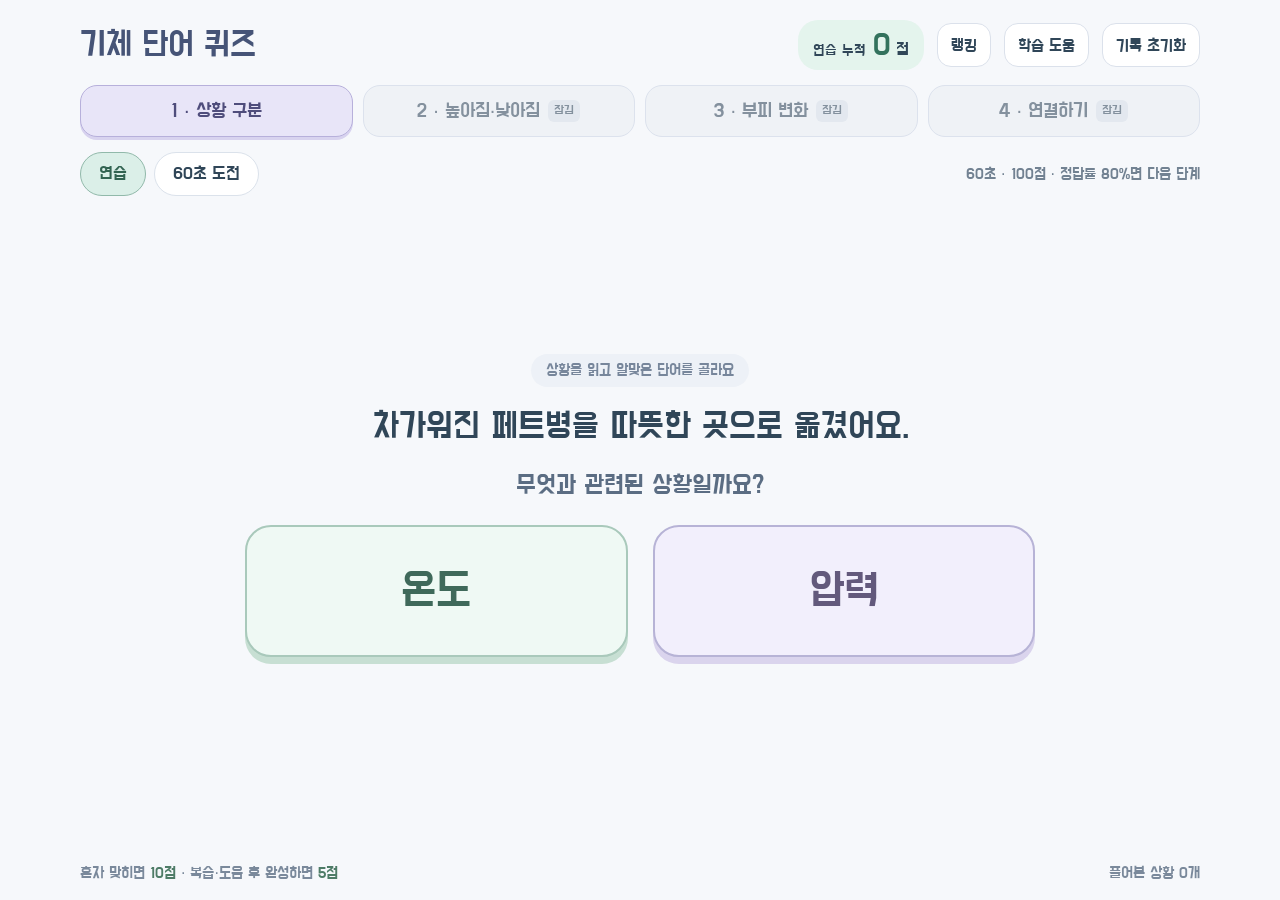
==== index.html @ f9bd7246 "Add staged practice challenges, Firebase leaderboards, and Do Hyeon card UI" ====
<!doctype html>
<html lang="ko"><head><meta charset="UTF-8"><meta name="viewport" content="width=device-width,initial-scale=1,viewport-fit=cover"><meta name="theme-color" content="#f6f8fb"><meta name="description" content="초등 4학년 온도·압력과 기체의 부피. 단어 카드로 연습하고 60초 도전에 성공해 다음 단계를 열어요."><title>기체 단어 퀴즈</title><link rel="icon" href="data:,"><link rel="stylesheet" href="./cards.css"><link rel="stylesheet" href="./cute.css"></head><body><main id="app"></main><div id="status" role="status" aria-live="polite" class="sr-only"></div><script type="module" src="./trainer.js"></script></body></html>
---- cards.css ----
:root{font-family:"Malgun Gothic","Apple SD Gothic Neo",system-ui,sans-serif;color:#243a48;background:#f5f8fb;font-synthesis:none}*{box-sizing:border-box}body{margin:0;overflow:hidden}button,input{font:inherit}button{cursor:pointer;color:inherit;touch-action:manipulation;-webkit-tap-highlight-color:transparent}button:disabled{cursor:default}button:focus-visible,input:focus-visible{outline:4px solid #507db6;outline-offset:4px}[hidden]{display:none!important}#app{height:100dvh;min-height:440px;width:min(1180px,100%);margin:auto;padding:25px 36px 18px;display:flex;flex-direction:column;gap:20px}.header{display:flex;align-items:center;gap:15px;flex:none}.title{font-size:23px;font-weight:900;letter-spacing:-.8px}.score{margin-left:auto;display:flex;align-items:baseline;gap:9px;font-weight:800}.score strong{font-size:36px;font-variant-numeric:tabular-nums;letter-spacing:-1.5px;color:#34665b}.score span{font-size:17px}.small-button{border:1px solid #cfdbe4;border-radius:11px;background:#fff;padding:9px 13px;font-size:16px;min-height:44px;font-weight:750}.modes{display:grid;grid-template-columns:repeat(4,1fr);gap:9px;flex:none}.mode{min-height:52px;padding:10px;border:1px solid #cbd8e2;border-radius:12px;background:#fff;font-size:19px;font-weight:850}.mode.active{background:#324f63;color:white;border-color:#324f63}.mode:disabled:not(.active){opacity:.65}.question-area{display:flex;flex:1;min-height:0;flex-direction:column;justify-content:center;align-items:center;gap:20px;text-align:center}.context{font-size:16px;font-weight:750;color:#69808d}.scenario{font-size:clamp(25px,2.65vw,34px);font-weight:850;line-height:1.5;letter-spacing:-.7px;max-width:1000px;word-break:keep-all}.prompt{font-size:25px;color:#476475;font-weight:750;line-height:1.4}.chain{display:flex;justify-content:center;align-items:center;flex-wrap:wrap;gap:9px;min-height:45px;font-size:22px;font-weight:850}.blank{min-width:105px;padding:7px 12px;border-bottom:2px solid #b4c6d4;color:#869eac}.blank.filled{color:#2f6d52;border-color:#89b6a0}.blank.current{color:#355b91;border-color:#638ec6}.answers{display:grid;grid-template-columns:1fr 1fr;gap:22px;width:min(740px,95%);margin-top:4px}.answer{min-height:132px;background:white;border:2px solid #b4c9d9;border-radius:18px;font-size:clamp(30px,3.4vw,43px);font-weight:950;padding:20px;box-shadow:0 5px 0 #d5e0e9;transition:background .12s,border-color .12s}.answer:not(:disabled):hover{background:#edf5fc;border-color:#668faf}.answer.correct{background:#e1f1e7;border-color:#64a17d;box-shadow:0 5px 0 #bfd9c9;color:#2b6649}.feedback{min-height:32px;font-size:22px;font-weight:850;color:#387154;line-height:1.4}.footer{display:flex;align-items:center;justify-content:space-between;gap:14px;flex:none;font-size:16px;color:#667e8b;line-height:1.5}.footer b{color:#426b62}.sr-only{position:fixed;left:0;top:0;width:1px;height:1px;overflow:hidden;clip-path:inset(50%)}.backdrop{position:fixed;inset:0;background:#243c5266;display:flex;align-items:center;justify-content:center;padding:20px;z-index:20}.dialog{background:#fff;max-width:730px;width:100%;max-height:calc(100dvh - 40px);overflow:auto;border-radius:23px;padding:29px 33px;box-shadow:0 15px 60px #18344933}.dialog h2{font-size:28px;margin:0 0 17px;letter-spacing:-.8px}.dialog p{font-size:20px;line-height:1.65;margin:0;color:#46616e;word-break:keep-all}.review-scenario{font-weight:800;color:#2e4e5e!important;margin-bottom:16px!important}.explanation{padding:17px 20px;border-radius:14px;background:#edf4e8;margin:16px 0}.explanation strong{display:block;color:#315e4d;font-size:24px;line-height:1.5;margin-top:9px}.review-prompt{font-size:24px!important;font-weight:850;margin-top:18px!important}.review-answers{display:grid;grid-template-columns:1fr 1fr;gap:15px;margin-top:17px}.review-answer{min-height:67px;background:white;border:2px solid #b4c9d4;border-radius:13px;font-size:29px;font-weight:900;padding:12px}.review-answer:hover{background:#f0f6eb}.review-answer.wrong{background:#fff0e4;border-color:#c99d7e}.review-note{font-size:16px!important;margin-top:14px!important;color:#6a7f88!important;min-height:27px}.dialog-actions{display:flex;justify-content:flex-end;gap:12px;margin-top:22px}.primary{border:0;border-radius:12px;background:#34566d;color:white;font-size:19px;font-weight:850;padding:12px 22px;min-height:50px}.primary:disabled{background:#b7c6d0;color:#edf2f5}.dialog input{width:100%;font-size:22px;padding:13px;border:2px solid #b5c6d2;border-radius:10px;margin-top:12px}.dialog label{font-size:18px;line-height:1.6;display:block;margin-top:18px;font-weight:800}.relations{display:grid;grid-template-columns:1fr 1fr;gap:10px;margin-top:17px}.relations p{background:#f0f5f8;border-radius:12px;padding:12px 15px;font-size:19px}.relations strong{color:#2c6750}.subtle{font-size:16px!important;margin-top:15px!important}.storage-warning{color:#98602f!important}@media(max-height:700px){#app{padding:18px 28px 13px;gap:15px}.question-area{gap:16px}.answer{min-height:112px;padding:16px}.scenario{font-size:28px}.prompt{font-size:23px}.chain{font-size:20px}.mode{min-height:48px;font-size:18px}.header .title{font-size:22px}.score strong{font-size:32px}.feedback{font-size:20px;min-height:28px}.footer{font-size:15px}}@media(max-height:570px) and (min-width:750px){#app{padding:12px 24px 10px;gap:10px}.small-button{min-height:39px;font-size:15px;padding:7px 11px}.mode{min-height:43px;font-size:17px;padding:8px}.question-area{gap:11px}.scenario{font-size:25px;line-height:1.4}.prompt{font-size:21px}.answer{min-height:88px;padding:12px;font-size:33px;border-radius:14px}.answers{gap:18px}.chain{font-size:18px;min-height:36px}.blank{padding:4px 10px}.context{font-size:14px}.footer{font-size:14px}.feedback{font-size:19px;min-height:27px}.dialog{padding:22px 29px}.dialog h2{font-size:25px;margin-bottom:12px}.dialog p{font-size:18px}.explanation{padding:12px 16px;margin:12px 0}.explanation strong{font-size:22px;margin-top:7px}.review-prompt{font-size:22px!important;margin-top:13px!important}.review-answer{min-height:54px;font-size:26px;padding:10px}.review-answers{margin-top:12px}.review-note{font-size:15px!important;margin-top:10px!important}}@media(max-width:650px){#app{padding:16px;gap:13px}.header{gap:9px;flex-wrap:wrap}.title{font-size:21px}.score strong{font-size:30px}.score span{font-size:15px}.small-button{font-size:14px;padding:8px 10px}.modes{gap:6px}.mode{font-size:16px;padding:9px 5px;min-height:47px}.question-area{gap:18px}.scenario{font-size:25px}.prompt{font-size:22px}.answers{width:100%;gap:13px}.answer{min-height:112px;font-size:31px;padding:15px}.chain{font-size:17px;gap:5px}.blank{min-width:76px;padding:6px}.footer{font-size:14px;align-items:flex-start;gap:12px}.footer span:first-child{max-width:58%}.dialog{padding:23px 20px}.dialog h2{font-size:25px}.dialog p{font-size:19px}.explanation{padding:14px}.explanation strong{font-size:22px}.review-answer{font-size:25px}.relations{grid-template-columns:1fr}.relations p{font-size:19px}}@media(prefers-reduced-motion:reduce){*{transition:none!important}}@media(max-height:439px){body{overflow:auto}#app{height:440px}}
---- cute.css ----
@font-face{font-family:QuizBody;src:url('./fonts/dohyeon.woff2') format('woff2');font-weight:100 900;font-display:swap}
@font-face{font-family:QuizTitle;src:url('./fonts/dohyeon.woff2') format('woff2');font-weight:400;font-display:swap}
:root{font-family:QuizBody,'Malgun Gothic',sans-serif;background:#f6f8fb;color:#304658;--mint:#e4f4ed;--purple:#eeebfb;--ink:#465477}
#app{width:min(1180px,100%);gap:15px;padding:20px 30px 15px}
h1,p{margin:0}.header{gap:13px}.title{font-family:QuizTitle,QuizBody,sans-serif;font-weight:400;font-size:34px;letter-spacing:0;color:#465477}.score{background:#e4f4ed;border-radius:20px;padding:5px 15px;gap:7px}.score small{font-size:15px;font-weight:500}.score strong{font-size:32px;color:#33725d}.small-button{border-color:#dbe1eb;border-radius:14px;font-weight:500;background:#fff;font-size:17px}
.modes{gap:10px}.mode{border:1px solid #dce2ed;border-radius:17px;font-size:20px;font-weight:500;min-height:52px;display:flex;gap:8px;align-items:center;justify-content:center}.mode.active{background:#e8e5f8;color:#4f4d7c;border-color:#b7b0db;box-shadow:0 3px 0 #d8d3ef}.mode:disabled:not(.active){background:#eff2f6;opacity:1;color:#84919e}.mode small{font-size:13px;padding:3px 6px;background:#e3e8ef;border-radius:6px}
.activity-bar{display:flex;align-items:center;gap:8px;flex:none}.activity{min-height:44px;padding:8px 18px;background:#fff;border:1px solid #dbe2eb;border-radius:30px;font-size:18px;font-weight:500;white-space:nowrap}.activity.active{background:#dbefe8;border-color:#91b9aa;color:#336452}.activity:disabled{opacity:.75}.unlock-note{margin-left:auto;font-size:16px;color:#728292;word-break:keep-all;text-align:right}
.question-area{gap:15px}.context{font-weight:500;color:#77869b;background:#edf1f7;border-radius:30px;padding:6px 15px;line-height:1.3}.scenario{font-size:clamp(27px,2.8vw,35px);line-height:1.45;font-weight:500;letter-spacing:0;max-width:1000px}.prompt{font-size:26px;font-weight:500;color:#5b6d83}.answers{width:min(790px,95%);gap:25px;margin-top:6px}.answer{border:2px solid #a9c9bb;background:#eff9f4;box-shadow:0 7px 0 #c7dfd3;min-height:132px;border-radius:26px;font-family:QuizTitle,QuizBody,sans-serif;font-weight:400;font-size:46px;color:#3f695a}.answer:nth-child(2){border-color:#b7b3d6;background:#f2effc;box-shadow:0 7px 0 #dad4ed;color:#63597c}.answer:not(:disabled):hover{background:#e2f4e9;border-color:#82ad98}.answer:nth-child(2):not(:disabled):hover{background:#e8e2f8;border-color:#a59bc4}.answer:not(:disabled):active{transform:translateY(4px);box-shadow:0 3px 0 #c7dfd3}.answer.correct{background:#cdeedb!important;border-color:#69a17d!important;color:#305c43!important;box-shadow:0 7px 0 #adcdb9!important}.feedback{font-family:QuizTitle,QuizBody,sans-serif;font-weight:400;font-size:27px;color:#3e7d61}.footer{font-size:16px;line-height:1.45;color:#7a899b}.footer b{font-weight:500;color:#4e7c67}.chain{font-weight:500;font-size:22px}.blank{border:1px dashed #c6cedf;border-radius:12px;background:#fff}.blank.current{background:#eeebfb;border-color:#b0a6d0;color:#605180}.blank.filled{background:#e4f4ec;border-style:solid;border-color:#a5c7b6}
.timer{font-size:25px;min-width:100px;text-align:center;font-variant-numeric:tabular-nums;background:#eae6f7;color:#625282;padding:8px 12px;border-radius:15px}.timer.urgent{background:#fce4e5;color:#a3485c}.lobby{gap:16px}.lobby-title{font-family:QuizTitle,QuizBody,sans-serif;font-size:52px;font-weight:400;color:#5d527f}.lobby-info{max-width:720px;word-break:keep-all;font-size:25px;line-height:1.65;color:#51677c}.lobby-info strong{font-weight:500;color:#42846b}.personal-best{font-size:20px;color:#718394;background:#fff;padding:11px 25px;border:1px solid #e0e5ed;border-radius:18px}.personal-best strong{font-size:25px;color:#695680;margin-left:13px;font-weight:500}.nickname{display:flex;align-items:center;justify-content:center;gap:12px;font-size:19px;color:#758298}.nickname strong{font-weight:500;color:#51687a}.lobby-note{font-size:17px;line-height:1.45;color:#78869b;word-break:keep-all;max-width:740px}.primary{background:#66779d;border-radius:16px;font-weight:500;min-height:52px;font-size:21px}.start-button{background:#66779d;padding:16px 46px;font-family:QuizTitle,QuizBody,sans-serif;font-size:31px;box-shadow:0 5px 0 #c8cfde;min-height:68px}.primary:hover:not(:disabled){background:#56678d}
.backdrop{background:#303f5f66;backdrop-filter:blur(4px)}.dialog{border:2px solid #e4e5f0;border-radius:29px;padding:27px 32px;box-shadow:0 18px 65px #29365333}.dialog h2{font-family:QuizTitle,QuizBody,sans-serif;font-size:34px;font-weight:400;letter-spacing:0;color:#5c527d}.dialog p{font-size:21px;color:#536b7c}.review-scenario{font-weight:500}.explanation{background:#edf5f0;border-radius:18px}.explanation strong{font-weight:500;color:#46775d;font-size:26px}.review-prompt{font-weight:500}.review-answer{font-family:QuizTitle,QuizBody,sans-serif;font-weight:400;font-size:34px;border-radius:17px;background:#f6f4fc;border-color:#c0b8d8;color:#5b5276;min-height:70px}.review-note{font-size:17px!important}.dialog label{font-weight:500}.relations strong{font-weight:500}.result-score{text-align:center;font-family:QuizTitle,QuizBody,sans-serif;font-size:82px;color:#5a7b70;line-height:1.3}.result-score span{font-size:28px;margin-left:10px}.result-detail{text-align:center}.rank-tabs{display:flex;gap:10px}.rank-content{margin-top:18px;font-size:20px;line-height:1.6;min-height:100px}.rank-table{width:100%;border-collapse:collapse;text-align:left;font-size:20px}.rank-table th{font-weight:500;background:#f0edf8;color:#6a5c87}.rank-table td,.rank-table th{padding:10px 12px;border-bottom:1px solid #e6eaf1}.rank-table td:first-child{color:#9884a8}.rank-table td:last-child,.rank-table th:last-child{text-align:right}.rank-table strong{font-weight:500;color:#52866d}
@media(max-height:700px){#app{padding:14px 25px 12px;gap:12px}.header .title{font-size:31px}.mode{min-height:47px;font-size:19px}.question-area{gap:12px}.scenario{font-size:29px}.prompt{font-size:24px}.answer{min-height:111px;font-size:42px}.lobby{gap:12px}.lobby-title{font-size:43px}.lobby-info{font-size:23px}.start-button{min-height:59px;padding:12px 35px;font-size:28px}.personal-best{padding:8px 22px}.score strong{font-size:30px}.feedback{min-height:29px;font-size:25px}}
@media(max-height:570px) and (min-width:750px){#app{padding:10px 24px;gap:9px}.header .title{font-size:29px}.score{padding:3px 12px}.score strong{font-size:28px}.small-button{font-size:16px;min-height:40px}.mode{min-height:43px;font-size:18px;padding:6px}.activity{min-height:40px;font-size:17px;padding:6px 16px}.unlock-note{font-size:15px}.question-area{gap:9px}.context{font-size:15px;padding:4px 12px}.scenario{font-size:27px}.prompt{font-size:23px}.answer{min-height:88px;padding:11px;font-size:38px;border-radius:22px}.feedback{font-size:23px;min-height:27px}.chain{font-size:19px;min-height:35px}.footer{font-size:14px}.timer{font-size:22px;padding:5px 10px}.lobby{gap:10px}.lobby-title{font-size:38px}.lobby-info{font-size:22px;line-height:1.45;max-width:760px}.personal-best{font-size:18px;padding:6px 20px}.personal-best strong{font-size:23px}.lobby-note{font-size:16px}.nickname{font-size:18px}.start-button{font-size:26px;min-height:52px;padding:9px 30px}.dialog{padding:20px 27px}.dialog h2{font-size:30px}.dialog p{font-size:19px}.explanation strong{font-size:24px}.review-answer{min-height:59px;font-size:30px}.result-score{font-size:66px}}
@media(max-width:700px){#app{padding:14px;gap:12px}.header .title{font-size:29px}.score small{display:none}.modes{gap:6px}.mode{font-size:16px;flex-direction:column;gap:2px;padding:7px 3px}.mode small{font-size:11px;padding:1px 5px}.activity-bar{flex-wrap:wrap}.activity{font-size:17px;padding:7px 15px}.unlock-note{font-size:14px;width:100%;text-align:left;margin:0}.scenario{font-size:26px}.prompt{font-size:23px}.answer{font-size:37px;min-height:110px}.answers{gap:16px;width:100%}.chain{font-size:17px}.lobby-title{font-size:43px}.lobby-info{font-size:23px}.nickname{flex-wrap:wrap;gap:8px}.dialog h2{font-size:30px}.rank-table{font-size:18px}.dialog-actions{flex-wrap:wrap}.footer{font-size:14px}}
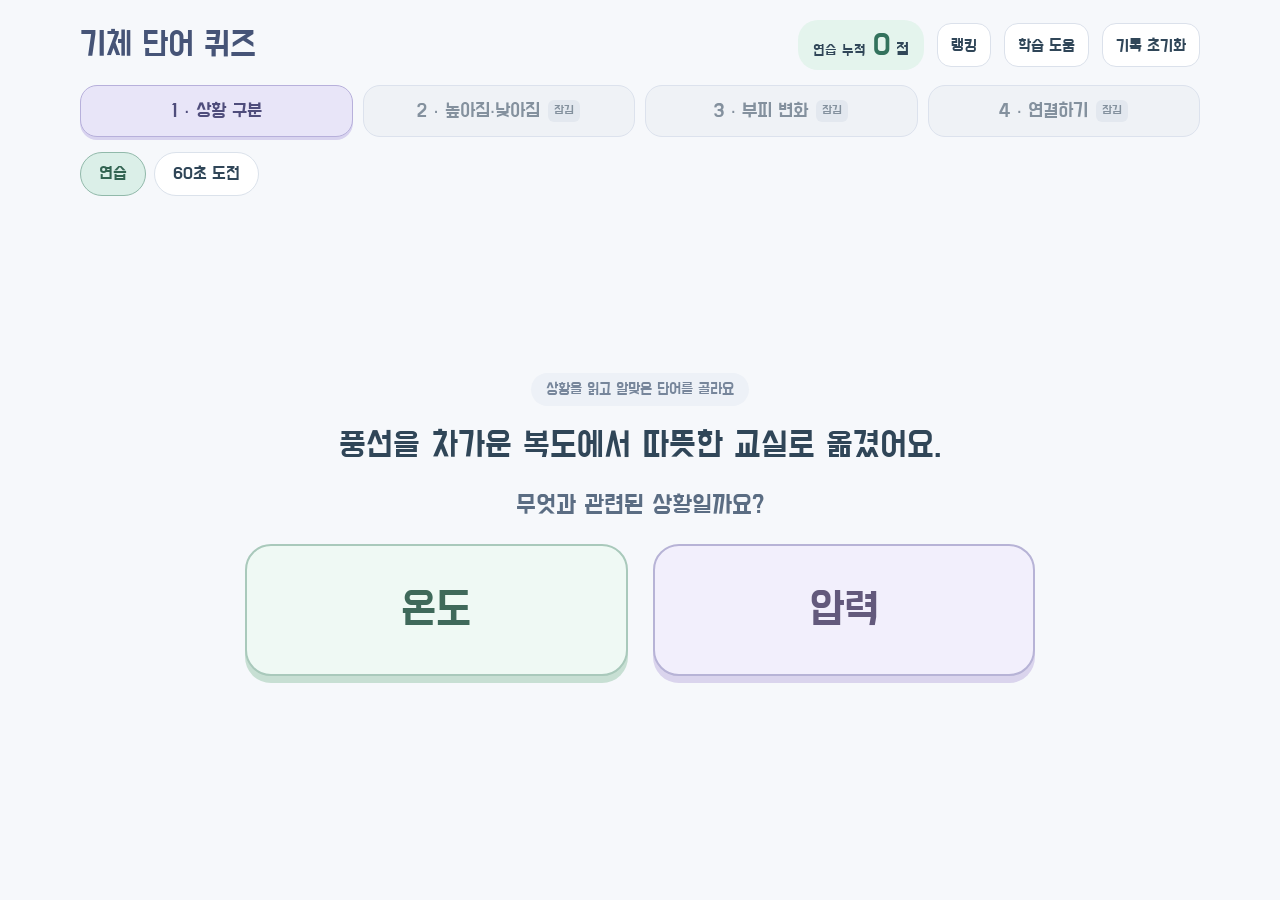
==== commit ffb8777d: "Refresh quiz script after removing interface notes" ====
--- a/index.html
+++ b/index.html
@@ -1,2 +1,3 @@
 <!doctype html>
-<html lang="ko"><head><meta charset="UTF-8"><meta name="viewport" content="width=device-width,initial-scale=1,viewport-fit=cover"><meta name="theme-color" content="#f6f8fb"><meta name="description" content="초등 4학년 온도·압력과 기체의 부피. 단어 카드로 연습하고 60초 도전에 성공해 다음 단계를 열어요."><title>기체 단어 퀴즈</title><link rel="icon" href="data:,"><link rel="stylesheet" href="./cards.css"><link rel="stylesheet" href="./cute.css"></head><body><main id="app"></main><div id="status" role="status" aria-live="polite" class="sr-only"></div><script type="module" src="./trainer.js"></script></body></html>
+<html lang="ko"><head><meta charset="UTF-8"><meta name="viewport" content="width=device-width,initial-scale=1,viewport-fit=cover"><meta name="theme-color" content="#f6f8fb"><meta name="description" content="초등 4학년 온도·압력과 기체의 부피. 단어 카드로 연습하고 60초 도전에 성공해 다음 단계를 열어요."><title>기체 단어 퀴즈</title><link rel="icon" href="data:,"><link rel="stylesheet" href="./cards.css"><link rel="stylesheet" href="./cute.css"></head><body><main id="app"></main><div id="status" role="status" aria-live="polite" class="sr-only"></div><script type="module" src="./trainer.js?v=clean-notes-1"></script></body></html>
+
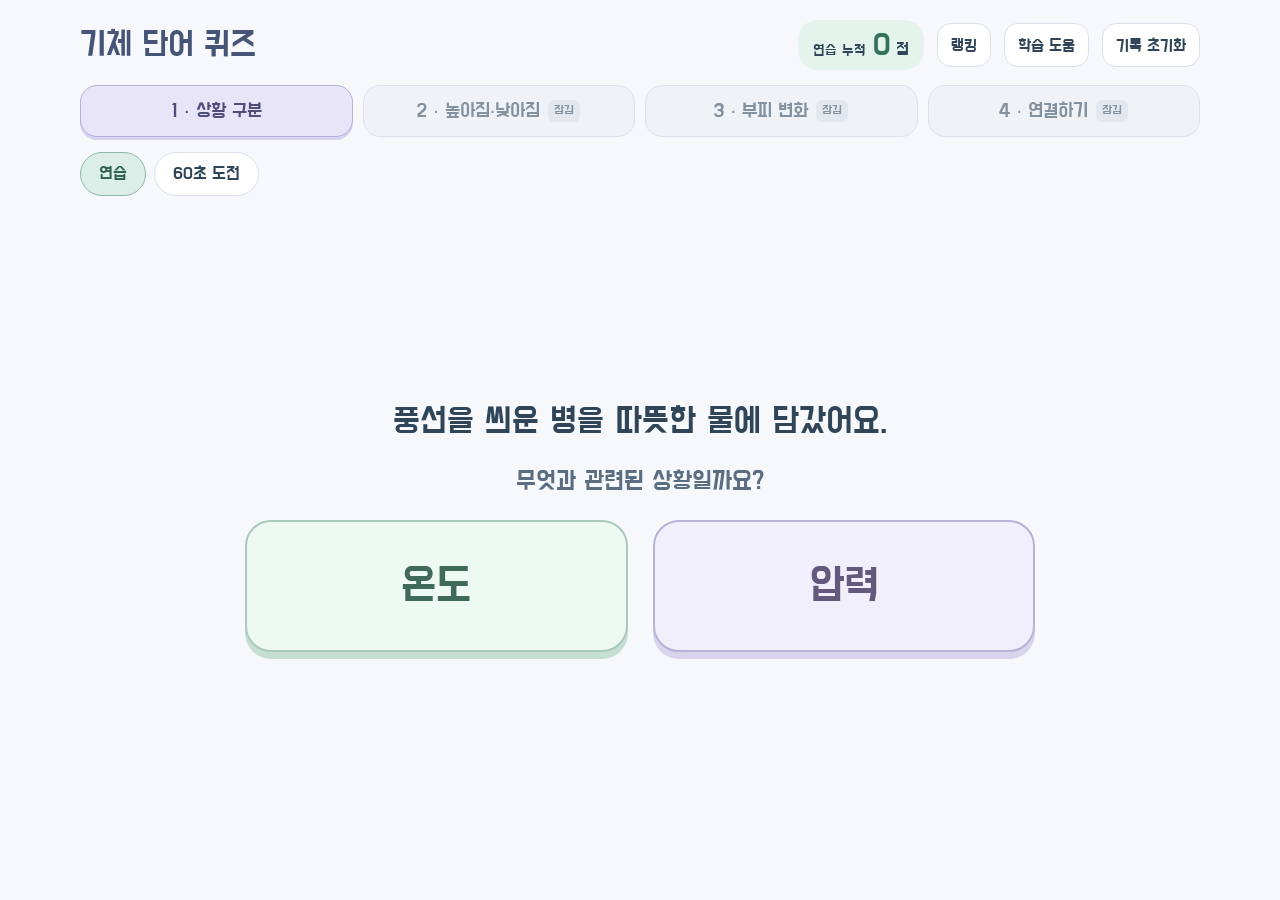
==== commit 221c45d9: "Fix pressure wording, randomize quiz cases, pause reviews, and lower challenge threshold" ====
--- a/index.html
+++ b/index.html
@@ -1,3 +1,2 @@
 <!doctype html>
-<html lang="ko"><head><meta charset="UTF-8"><meta name="viewport" content="width=device-width,initial-scale=1,viewport-fit=cover"><meta name="theme-color" content="#f6f8fb"><meta name="description" content="초등 4학년 온도·압력과 기체의 부피. 단어 카드로 연습하고 60초 도전에 성공해 다음 단계를 열어요."><title>기체 단어 퀴즈</title><link rel="icon" href="data:,"><link rel="stylesheet" href="./cards.css"><link rel="stylesheet" href="./cute.css"></head><body><main id="app"></main><div id="status" role="status" aria-live="polite" class="sr-only"></div><script type="module" src="./trainer.js?v=clean-notes-1"></script></body></html>
-
+<html lang="ko"><head><meta charset="UTF-8"><meta name="viewport" content="width=device-width,initial-scale=1,viewport-fit=cover"><meta name="theme-color" content="#f6f8fb"><meta name="description" content="초등 4학년 온도·압력과 기체의 부피. 단어 카드로 연습하고 60초 도전에 성공해 다음 단계를 열어요."><title>기체 단어 퀴즈</title><link rel="icon" href="data:,"><link rel="stylesheet" href="./cards.css"><link rel="stylesheet" href="./cute.css?v=quiz-r2"></head><body><main id="app"></main><div id="status" role="status" aria-live="polite" class="sr-only"></div><script type="module" src="./trainer.js?v=quiz-r2"></script></body></html>
--- a/cute.css
+++ b/cute.css
@@ -1,6 +1,7 @@
 @font-face{font-family:QuizBody;src:url('./fonts/dohyeon.woff2') format('woff2');font-weight:100 900;font-display:swap}
 @font-face{font-family:QuizTitle;src:url('./fonts/dohyeon.woff2') format('woff2');font-weight:400;font-display:swap}
 :root{font-family:QuizBody,'Malgun Gothic',sans-serif;background:#f6f8fb;color:#304658;--mint:#e4f4ed;--purple:#eeebfb;--ink:#465477}
+.concept-word{display:inline-block;padding:1px 10px 3px;border-radius:10px;font-size:1.13em;font-weight:500;line-height:1.25;vertical-align:baseline;white-space:nowrap}.concept-temperature{color:#964459;background:#fae5eb;box-shadow:inset 0 -3px 0 #eebdcd}.concept-pressure{color:#514384;background:#eae3fc;box-shadow:inset 0 -3px 0 #c7b9e9}.explanation .concept-word{display:inline-block;font-size:1em;padding:0 5px;margin:0}.timer.paused{background:#e2eee9;color:#4b7667}
 #app{width:min(1180px,100%);gap:15px;padding:20px 30px 15px}
 h1,p{margin:0}.header{gap:13px}.title{font-family:QuizTitle,QuizBody,sans-serif;font-weight:400;font-size:34px;letter-spacing:0;color:#465477}.score{background:#e4f4ed;border-radius:20px;padding:5px 15px;gap:7px}.score small{font-size:15px;font-weight:500}.score strong{font-size:32px;color:#33725d}.small-button{border-color:#dbe1eb;border-radius:14px;font-weight:500;background:#fff;font-size:17px}
 .modes{gap:10px}.mode{border:1px solid #dce2ed;border-radius:17px;font-size:20px;font-weight:500;min-height:52px;display:flex;gap:8px;align-items:center;justify-content:center}.mode.active{background:#e8e5f8;color:#4f4d7c;border-color:#b7b0db;box-shadow:0 3px 0 #d8d3ef}.mode:disabled:not(.active){background:#eff2f6;opacity:1;color:#84919e}.mode small{font-size:13px;padding:3px 6px;background:#e3e8ef;border-radius:6px}
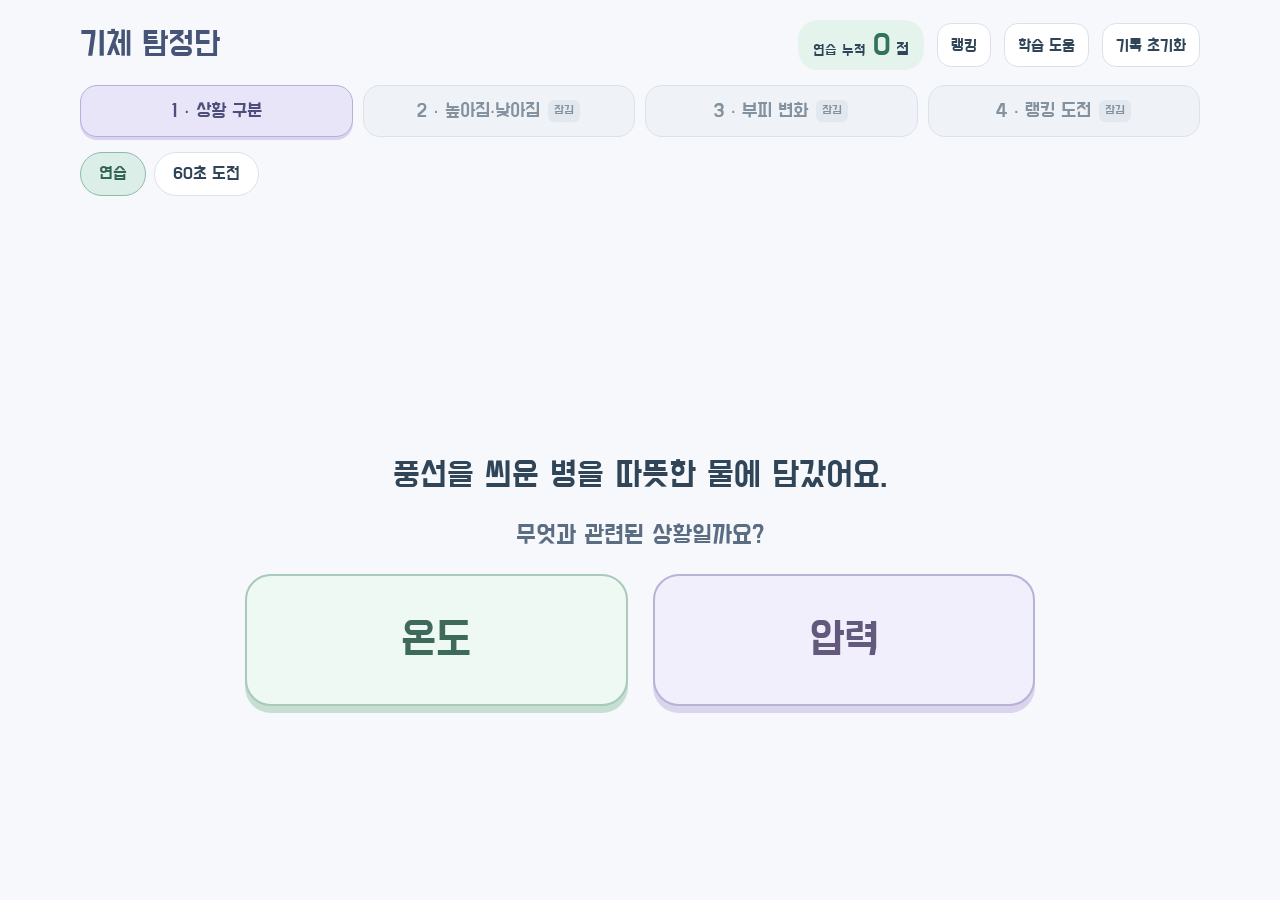
==== commit c79fa99b: "Keep answer feedback above questions, avoid repeated categories, and rename game" ====
--- a/index.html
+++ b/index.html
@@ -1,2 +1,2 @@
 <!doctype html>
-<html lang="ko"><head><meta charset="UTF-8"><meta name="viewport" content="width=device-width,initial-scale=1,viewport-fit=cover"><meta name="theme-color" content="#f6f8fb"><meta name="description" content="초등 4학년 온도·압력과 기체의 부피. 단어 카드로 연습하고 60초 도전에 성공해 다음 단계를 열어요."><title>기체 단어 퀴즈</title><link rel="icon" href="data:,"><link rel="stylesheet" href="./cards.css"><link rel="stylesheet" href="./cute.css?v=quiz-r2"></head><body><main id="app"></main><div id="status" role="status" aria-live="polite" class="sr-only"></div><script type="module" src="./trainer.js?v=quiz-r2"></script></body></html>
+<html lang="ko"><head><meta charset="UTF-8"><meta name="viewport" content="width=device-width,initial-scale=1,viewport-fit=cover"><meta name="theme-color" content="#f6f8fb"><meta name="description" content="초등 4학년 온도·압력과 기체의 부피. 단어 카드로 연습하고 60초 도전에 성공해 다음 단계를 열어요."><title>기체 탐정단</title><link rel="icon" href="data:,"><link rel="stylesheet" href="./cards.css"><link rel="stylesheet" href="./cute.css?v=quiz-r3"></head><body><main id="app"></main><div id="status" role="status" aria-live="polite" class="sr-only"></div><script type="module" src="./trainer.js?v=quiz-r3"></script></body></html>
--- a/cute.css
+++ b/cute.css
@@ -1,5 +1,5 @@
-@font-face{font-family:QuizBody;src:url('./fonts/dohyeon.woff2') format('woff2');font-weight:100 900;font-display:swap}
-@font-face{font-family:QuizTitle;src:url('./fonts/dohyeon.woff2') format('woff2');font-weight:400;font-display:swap}
+@font-face{font-family:QuizBody;src:url('./fonts/dohyeon.woff2?v=quiz-r3') format('woff2');font-weight:100 900;font-display:swap}
+@font-face{font-family:QuizTitle;src:url('./fonts/dohyeon.woff2?v=quiz-r3') format('woff2');font-weight:400;font-display:swap}
 :root{font-family:QuizBody,'Malgun Gothic',sans-serif;background:#f6f8fb;color:#304658;--mint:#e4f4ed;--purple:#eeebfb;--ink:#465477}
 .concept-word{display:inline-block;padding:1px 10px 3px;border-radius:10px;font-size:1.13em;font-weight:500;line-height:1.25;vertical-align:baseline;white-space:nowrap}.concept-temperature{color:#964459;background:#fae5eb;box-shadow:inset 0 -3px 0 #eebdcd}.concept-pressure{color:#514384;background:#eae3fc;box-shadow:inset 0 -3px 0 #c7b9e9}.explanation .concept-word{display:inline-block;font-size:1em;padding:0 5px;margin:0}.timer.paused{background:#e2eee9;color:#4b7667}
 #app{width:min(1180px,100%);gap:15px;padding:20px 30px 15px}
@@ -12,3 +12,4 @@
 @media(max-height:700px){#app{padding:14px 25px 12px;gap:12px}.header .title{font-size:31px}.mode{min-height:47px;font-size:19px}.question-area{gap:12px}.scenario{font-size:29px}.prompt{font-size:24px}.answer{min-height:111px;font-size:42px}.lobby{gap:12px}.lobby-title{font-size:43px}.lobby-info{font-size:23px}.start-button{min-height:59px;padding:12px 35px;font-size:28px}.personal-best{padding:8px 22px}.score strong{font-size:30px}.feedback{min-height:29px;font-size:25px}}
 @media(max-height:570px) and (min-width:750px){#app{padding:10px 24px;gap:9px}.header .title{font-size:29px}.score{padding:3px 12px}.score strong{font-size:28px}.small-button{font-size:16px;min-height:40px}.mode{min-height:43px;font-size:18px;padding:6px}.activity{min-height:40px;font-size:17px;padding:6px 16px}.unlock-note{font-size:15px}.question-area{gap:9px}.context{font-size:15px;padding:4px 12px}.scenario{font-size:27px}.prompt{font-size:23px}.answer{min-height:88px;padding:11px;font-size:38px;border-radius:22px}.feedback{font-size:23px;min-height:27px}.chain{font-size:19px;min-height:35px}.footer{font-size:14px}.timer{font-size:22px;padding:5px 10px}.lobby{gap:10px}.lobby-title{font-size:38px}.lobby-info{font-size:22px;line-height:1.45;max-width:760px}.personal-best{font-size:18px;padding:6px 20px}.personal-best strong{font-size:23px}.lobby-note{font-size:16px}.nickname{font-size:18px}.start-button{font-size:26px;min-height:52px;padding:9px 30px}.dialog{padding:20px 27px}.dialog h2{font-size:30px}.dialog p{font-size:19px}.explanation strong{font-size:24px}.review-answer{min-height:59px;font-size:30px}.result-score{font-size:66px}}
 @media(max-width:700px){#app{padding:14px;gap:12px}.header .title{font-size:29px}.score small{display:none}.modes{gap:6px}.mode{font-size:16px;flex-direction:column;gap:2px;padding:7px 3px}.mode small{font-size:11px;padding:1px 5px}.activity-bar{flex-wrap:wrap}.activity{font-size:17px;padding:7px 15px}.unlock-note{font-size:14px;width:100%;text-align:left;margin:0}.scenario{font-size:26px}.prompt{font-size:23px}.answer{font-size:37px;min-height:110px}.answers{gap:16px;width:100%}.chain{font-size:17px}.lobby-title{font-size:43px}.lobby-info{font-size:23px}.nickname{flex-wrap:wrap;gap:8px}.dialog h2{font-size:30px}.rank-table{font-size:18px}.dialog-actions{flex-wrap:wrap}.footer{font-size:14px}}
+.feedback{min-height:46px;display:flex;align-items:center;justify-content:center;gap:12px;padding:6px 22px;border-radius:18px;font-size:29px;line-height:1.2;color:#32674e}.feedback.has-feedback{background:#def1e7;box-shadow:0 3px 0 #c3dece}.feedback-label{font-family:QuizBody,sans-serif;font-size:16px;color:#5c7f6c;white-space:nowrap}@media(max-height:570px) and (min-width:750px){.feedback{min-height:43px;font-size:27px;padding:5px 19px}}
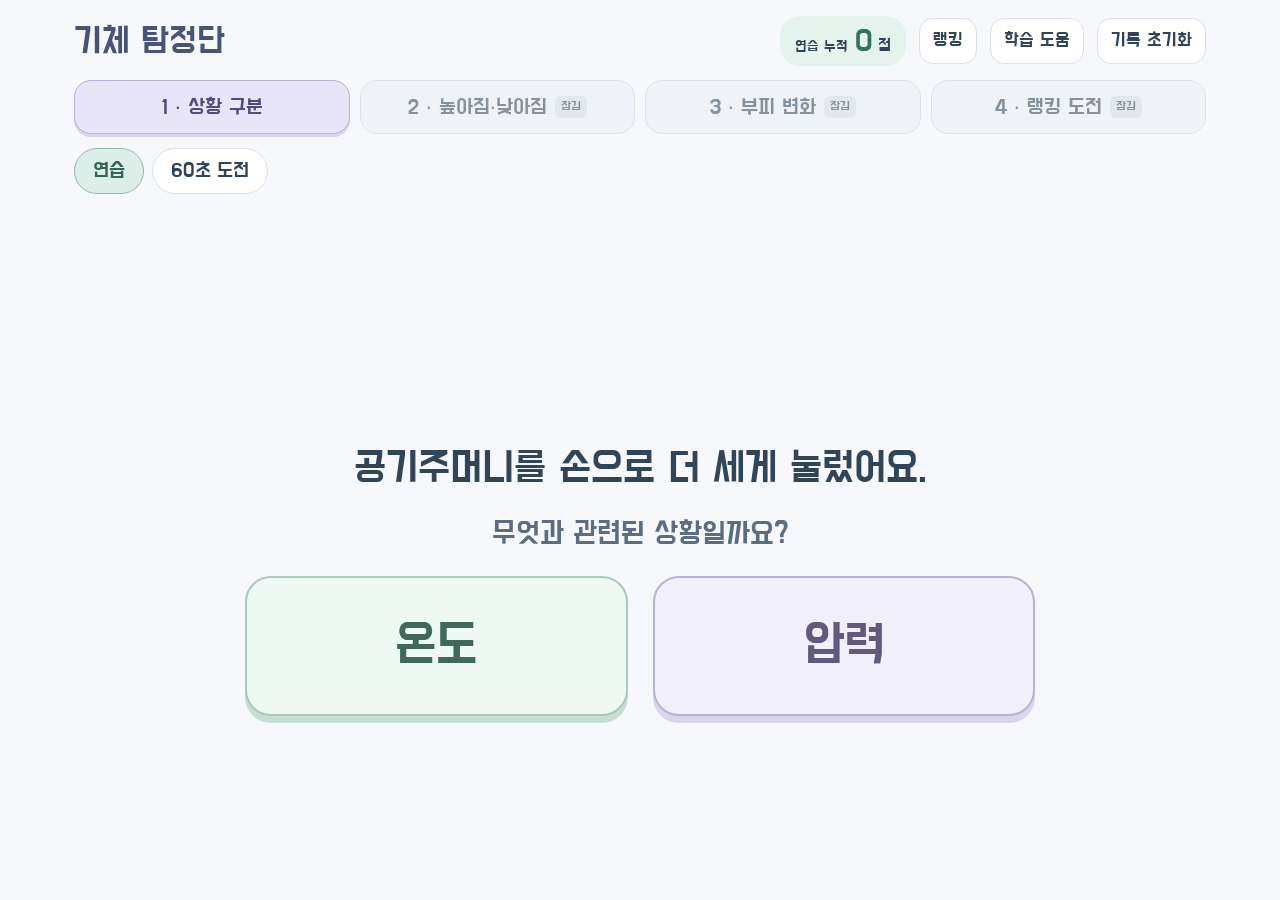
==== commit 626350c0: "Enlarge quiz text and support phone layouts and touch menus" ====
--- a/index.html
+++ b/index.html
@@ -1,2 +1,2 @@
 <!doctype html>
-<html lang="ko"><head><meta charset="UTF-8"><meta name="viewport" content="width=device-width,initial-scale=1,viewport-fit=cover"><meta name="theme-color" content="#f6f8fb"><meta name="description" content="초등 4학년 온도·압력과 기체의 부피. 단어 카드로 연습하고 60초 도전에 성공해 다음 단계를 열어요."><title>기체 탐정단</title><link rel="icon" href="data:,"><link rel="stylesheet" href="./cards.css"><link rel="stylesheet" href="./cute.css?v=quiz-r3"></head><body><main id="app"></main><div id="status" role="status" aria-live="polite" class="sr-only"></div><script type="module" src="./trainer.js?v=quiz-r3"></script></body></html>
+<html lang="ko"><head><meta charset="UTF-8"><meta name="viewport" content="width=device-width,initial-scale=1,viewport-fit=cover"><meta name="theme-color" content="#f6f8fb"><meta name="description" content="초등 4학년 온도·압력과 기체의 부피. 단어 카드로 연습하고 60초 도전에 성공해 다음 단계를 열어요."><title>기체 탐정단</title><link rel="icon" href="data:,"><link rel="stylesheet" href="./cards.css"><link rel="stylesheet" href="./cute.css?v=quiz-r4"><link rel="stylesheet" href="./responsive.css?v=quiz-r4"></head><body><main id="app"></main><div id="status" role="status" aria-live="polite" class="sr-only"></div><script type="module" src="./trainer.js?v=quiz-r4"></script></body></html>
--- a/cute.css
+++ b/cute.css
@@ -1,5 +1,5 @@
-@font-face{font-family:QuizBody;src:url('./fonts/dohyeon.woff2?v=quiz-r3') format('woff2');font-weight:100 900;font-display:swap}
-@font-face{font-family:QuizTitle;src:url('./fonts/dohyeon.woff2?v=quiz-r3') format('woff2');font-weight:400;font-display:swap}
+@font-face{font-family:QuizBody;src:url('./fonts/dohyeon.woff2?v=quiz-r4') format('woff2');font-weight:100 900;font-display:swap}
+@font-face{font-family:QuizTitle;src:url('./fonts/dohyeon.woff2?v=quiz-r4') format('woff2');font-weight:400;font-display:swap}
 :root{font-family:QuizBody,'Malgun Gothic',sans-serif;background:#f6f8fb;color:#304658;--mint:#e4f4ed;--purple:#eeebfb;--ink:#465477}
 .concept-word{display:inline-block;padding:1px 10px 3px;border-radius:10px;font-size:1.13em;font-weight:500;line-height:1.25;vertical-align:baseline;white-space:nowrap}.concept-temperature{color:#964459;background:#fae5eb;box-shadow:inset 0 -3px 0 #eebdcd}.concept-pressure{color:#514384;background:#eae3fc;box-shadow:inset 0 -3px 0 #c7b9e9}.explanation .concept-word{display:inline-block;font-size:1em;padding:0 5px;margin:0}.timer.paused{background:#e2eee9;color:#4b7667}
 #app{width:min(1180px,100%);gap:15px;padding:20px 30px 15px}
--- a/responsive.css
+++ b/responsive.css
@@ -0,0 +1,117 @@
+/* Larger type, safe viewport sizing, and touch controls. */
+html{-webkit-text-size-adjust:100%;text-size-adjust:100%}
+body{overflow:hidden}
+#app{height:100dvh;min-height:0;padding: max(16px,env(safe-area-inset-top)) max(24px,env(safe-area-inset-right)) max(16px,env(safe-area-inset-bottom)) max(24px,env(safe-area-inset-left));gap:14px}
+#menu,.mode-compact{display:none}
+.header .title{font-size:36px;white-space:nowrap}
+.small-button{font-size:19px;min-height:46px}
+.mode{font-size:22px;min-height:54px}
+.activity{font-size:21px;min-height:46px}
+.scenario{font-size:clamp(34px,3.45vw,42px);line-height:1.4;max-width:100%}
+.prompt{font-size:31px;line-height:1.35}
+.answer{font-size:54px;min-height:140px;padding:18px}
+.question-area:not(.lobby)>.context{display:none}
+.chain{font-size:25px;min-height:46px;gap:7px}
+.blank{padding:6px 12px;min-width:90px}
+.feedback{font-size:32px;min-height:48px}
+.feedback-label{font-size:18px}
+.lobby-title{font-size:56px}.lobby-info{font-size:28px;line-height:1.5}
+.personal-best,.nickname{font-size:23px}.personal-best strong{font-size:29px}
+.start-button{font-size:34px;min-height:68px}
+.dialog h2{font-size:36px}.dialog p{font-size:24px;line-height:1.5}
+.explanation strong{font-size:28px}.review-prompt{font-size:27px!important}
+.review-answer{font-size:36px;min-height:70px}.review-note{font-size:19px!important}
+.dialog-actions{flex-wrap:wrap}.dialog label{font-size:21px}
+.rank-table{font-size:22px}.rank-tabs{flex-wrap:wrap}.menu-actions{display:grid;gap:13px}
+.menu-actions button{min-height:54px;font-size:23px}
+.dialog-review{display:flex;flex-direction:column;overflow:hidden}.dialog-review>h2,.dialog-review>.review-prompt,.dialog-review>.review-answers,.dialog-review>.review-note{flex:none}.review-reading{min-height:0;overflow:auto;overscroll-behavior:contain}
+
+/* Use the width of a short landscape screen instead of shrinking its text. */
+@media(min-width:701px) and (max-height:720px){
+  #app{padding:12px 22px;gap:11px}
+  .header .title{font-size:32px}.mode{font-size:20px;min-height:48px}
+  .question-area:not(.lobby){display:grid;grid-template-columns:minmax(0,1.35fr) minmax(280px,1fr);grid-template-rows:auto auto auto auto;align-content:center;align-items:center;justify-items:center;column-gap:26px;row-gap:14px}
+  .question-area:not(.lobby)>.feedback{grid-column:1/-1;grid-row:1}
+  .question-area:not(.lobby)>.scenario{grid-column:1;grid-row:2;font-size:34px;line-height:1.35}
+  .question-area:not(.lobby)>.chain{grid-column:1;grid-row:3;font-size:22px;gap:5px}
+  .question-area:not(.lobby)>.prompt{grid-column:1;grid-row:4;font-size:29px}
+  .question-area:not(.lobby)>.answers{grid-column:2;grid-row:2/5;grid-template-columns:1fr;gap:18px;width:100%;margin:0}
+  .answer{font-size:48px;min-height:108px;padding:15px}
+  .blank{min-width:0;padding:6px 9px}.feedback{min-height:45px;font-size:31px}
+  .lobby{gap:14px}.lobby-title{font-size:48px}.lobby-info{font-size:26px}
+  .start-button{font-size:32px;min-height:60px;padding:12px 35px}
+}
+
+/* Phone: one header row and compact step names keep the reading area large. */
+@media(max-width:700px){
+  #app{padding: max(10px,env(safe-area-inset-top)) max(12px,env(safe-area-inset-right)) max(10px,env(safe-area-inset-bottom)) max(12px,env(safe-area-inset-left));gap:10px}
+  .header{display:flex;flex-wrap:nowrap;gap:9px}.header .title{font-size:29px}
+  .score{margin-left:auto;padding:5px 10px;gap:4px}.score small{display:none}.score strong{font-size:29px}.score span{font-size:16px}
+  #menu{display:block;min-width:61px}#ranking,#help,#reset{display:none}
+  .small-button{min-height:44px;font-size:18px;padding:8px 11px}
+  .modes{gap:6px}.mode{min-height:46px;font-size:18px;padding:7px 3px;flex-direction:row;gap:0}
+  .mode-full,.mode small{display:none}.mode-compact{display:block;white-space:nowrap}
+  .activity-bar{flex-wrap:nowrap;gap:8px}.activity{font-size:20px;min-height:44px;padding:7px 15px}
+  .question-area{gap:12px;justify-content:center}
+  .scenario{font-size:clamp(27px,7.6vw,33px);line-height:1.4}
+  .prompt{font-size:27px;line-height:1.35}
+  .answers{width:100%;gap:13px;margin:0}.answer{font-size:clamp(32px,9.5vw,42px);min-height:112px;padding:14px 7px;border-radius:22px}
+  .feedback{min-height:44px;font-size:29px;padding:5px 16px;gap:8px}.feedback-label{font-size:16px}
+  .chain{font-size:19px;min-height:42px;gap:4px;flex-wrap:nowrap}.blank{min-width:0;padding:6px}
+  .timer{min-width:80px;font-size:25px;padding:6px 10px}
+  .header:has(#clock) .title{display:none}.header:has(#clock) .score{margin-left:0;margin-right:auto}.header:has(#clock){justify-content:space-between}
+  .lobby{gap:16px}.lobby-title{font-size:46px}.lobby-info{font-size:26px;line-height:1.45}.personal-best{font-size:21px;padding:9px 18px}.personal-best strong{font-size:26px}
+  .nickname{font-size:21px;gap:9px;flex-wrap:wrap}.start-button{font-size:31px;padding:13px 27px;min-height:62px}
+  .backdrop{padding:12px}.dialog{padding:23px 20px;max-height:calc(100dvh - 24px);border-radius:23px}
+  .dialog h2{font-size:30px}.dialog p{font-size:22px;line-height:1.5}.explanation{padding:13px;margin:13px 0}.explanation strong{font-size:25px;line-height:1.4}
+  .review-prompt{font-size:25px!important;margin-top:13px!important}.review-answers{gap:10px;margin-top:14px}.review-answer{font-size:31px;min-height:64px;padding:11px 5px}
+  .review-note{font-size:18px!important;line-height:1.4}.dialog-actions{gap:10px}.primary{font-size:22px;min-height:50px}.dialog input{font-size:23px}.dialog label{font-size:21px}.relations{grid-template-columns:1fr}
+  .rank-table{font-size:20px}.rank-table td,.rank-table th{padding:10px 6px}.rank-table td:nth-child(2){overflow-wrap:anywhere}.rank-tabs .activity{font-size:20px;padding:8px 13px}
+}
+@media(max-width:370px){
+  .header{gap:7px}.header .title{font-size:27px}.score{padding:5px 8px}.score strong{font-size:26px}#menu{min-width:54px;padding:8px}
+  .mode{font-size:17px}.activity{font-size:19px;padding:7px 13px}.scenario{font-size:27px}.prompt{font-size:25px}.question-area{gap:10px}.answer{min-height:102px}
+  .lobby-title{font-size:42px}.lobby-info{font-size:24px}.personal-best,.nickname{font-size:20px}
+}
+@media(max-width:700px) and (max-height:640px){
+  #app{gap:7px;padding-top:8px;padding-bottom:8px}.header .title{font-size:27px}
+  .question-area{gap:7px}.scenario{font-size:27px;line-height:1.3}.prompt{font-size:25px;line-height:1.25}.answer{min-height:88px;padding:10px 6px}
+  .feedback{min-height:39px;font-size:26px;padding:4px 12px}.chain{min-height:38px;font-size:18px}.blank{padding:4px 5px}
+  .lobby{gap:12px}.lobby-title{font-size:40px}.lobby-info{font-size:24px;line-height:1.4}.start-button{min-height:56px;padding:10px 24px}.personal-best{padding:7px 15px}
+}
+
+/* Small landscape phones: share a row for steps and activities. */
+@media(min-width:480px) and (max-height:480px){
+  #app{display:grid;grid-template-columns:minmax(0,1fr) auto;grid-template-rows:auto auto minmax(0,1fr);padding:8px 14px;gap:8px 18px}
+  .header{grid-column:1/-1;gap:10px}.header .title{font-size:29px}
+  #menu{display:block}#ranking,#help,#reset{display:none}
+  .modes{grid-column:1;grid-row:2;gap:6px}.activity-bar{grid-column:2;grid-row:2;gap:7px}
+  .mode{min-height:44px;font-size:18px;padding:5px}.mode-full,.mode small{display:none}.mode-compact{display:block;white-space:nowrap}
+  .activity{font-size:18px;min-height:44px;padding:7px 13px}.small-button{min-height:44px}
+  .question-area{grid-column:1/-1;grid-row:3}
+  .question-area:not(.lobby){display:grid;grid-template-columns:minmax(0,1.4fr) minmax(210px,1fr);grid-template-rows:auto auto auto auto;align-content:center;align-items:center;justify-items:center;column-gap:22px;row-gap:8px}
+  .question-area:not(.lobby)>.feedback{grid-column:1/-1;grid-row:1}.question-area:not(.lobby)>.scenario{grid-column:1;grid-row:2}.question-area:not(.lobby)>.chain{grid-column:1;grid-row:3}.question-area:not(.lobby)>.prompt{grid-column:1;grid-row:4}.question-area:not(.lobby)>.answers{grid-column:2;grid-row:2/5;grid-template-columns:1fr;width:100%;margin:0}
+  .question-area:not(.lobby)>.scenario{font-size:28px;line-height:1.25}.question-area:not(.lobby)>.prompt{font-size:25px;line-height:1.2}.question-area:not(.lobby)>.chain{font-size:19px;min-height:35px}
+  .answer{font-size:42px;min-height:78px;padding:9px}.question-area:not(.lobby)>.answers{gap:13px}
+  .feedback{font-size:27px;min-height:37px;padding:4px 16px}.feedback-label{font-size:16px}
+  .lobby{gap:9px}.lobby-title{font-size:36px}.lobby-info{font-size:23px;line-height:1.35;max-width:780px}.personal-best{font-size:20px;padding:5px 17px}.personal-best strong{font-size:24px}.nickname{font-size:19px}.start-button{font-size:28px;min-height:50px;padding:9px 28px}
+  .dialog{max-height:calc(100dvh - 20px);padding:19px 25px}.dialog h2{font-size:30px}.dialog p{font-size:22px}.explanation strong{font-size:25px}.review-answer{font-size:32px;min-height:60px}
+  .dialog-review{display:grid;grid-template-columns:minmax(0,1.2fr) minmax(0,1fr);grid-template-rows:auto auto auto auto;gap:10px 20px}.dialog-review>h2{grid-column:1/-1;grid-row:1;margin:0}.dialog-review>.review-reading{grid-column:1;grid-row:2/5;align-self:stretch}.dialog-review>.review-prompt{grid-column:2;grid-row:2;margin:0!important}.dialog-review>.review-answers{grid-column:2;grid-row:3;margin:0;gap:10px}.dialog-review>.review-note{grid-column:2;grid-row:4;margin:0!important}.dialog-review .review-answer{font-size:29px;padding:10px 4px}
+}
+@media(min-width:480px) and (max-width:700px) and (max-height:480px){
+  #app{gap:6px 15px;padding-top:6px;padding-bottom:6px}.modes{min-width:0;grid-template-columns:repeat(4,minmax(0,1fr))}.mode{font-size:17px;padding:4px}.activity{font-size:17px;padding:7px 10px}.question-area:not(.lobby){row-gap:6px;column-gap:17px}.question-area:not(.lobby)>.scenario{font-size:27px;line-height:1.2}.question-area:not(.lobby)>.chain{font-size:18px;min-height:32px}.feedback{min-height:34px;font-size:25px}.answer{font-size:38px;min-height:73px}.blank{padding:4px}
+}
+@media(min-width:701px) and (max-height:720px),(min-width:480px) and (max-height:480px){
+  .question-area.lobby{display:grid;grid-template-columns:minmax(0,1.25fr) minmax(0,1fr);grid-template-rows:auto auto auto auto;align-content:center;align-items:center;justify-items:center;gap:10px 24px}
+  .lobby>.context{grid-column:1/-1;grid-row:1}.lobby-title{grid-column:1;grid-row:2}.lobby-info{grid-column:1;grid-row:3}.personal-best{grid-column:2;grid-row:2}.nickname{grid-column:2;grid-row:3;flex-wrap:wrap;justify-content:center}.start-button{grid-column:1/-1;grid-row:4}#show-result{grid-column:1/-1;grid-row:5}
+}
+@media(max-width:700px) and (min-height:481px){.lobby>.context{display:none}.lobby{gap:11px}.nickname-label{display:none}.nickname{flex-wrap:nowrap;max-width:100%;font-size:21px}.nickname strong{font-size:21px}.nickname .small-button{flex-shrink:0}.lobby-info{max-width:100%}}
+@media(max-width:700px) and (max-height:640px) and (min-height:481px){.lobby{gap:8px}.lobby-info{font-size:24px}}
+@media(min-width:480px) and (max-height:480px){.lobby>.context{display:none}.question-area.lobby{grid-template-columns:minmax(0,1.4fr) minmax(0,1fr);grid-template-rows:auto auto auto;gap:8px 18px}.lobby-title,.personal-best{grid-row:1}.lobby-info,.nickname{grid-row:2}.start-button{grid-row:3}.nickname-label{display:none}.nickname{gap:6px}.nickname strong{font-size:20px}#show-result{grid-row:4}}
+#app{padding-left:max(var(--screen-side,24px),env(safe-area-inset-left));padding-right:max(var(--screen-side,24px),env(safe-area-inset-right));padding-top:max(var(--screen-top,16px),env(safe-area-inset-top));padding-bottom:max(var(--screen-bottom,16px),env(safe-area-inset-bottom))}
+@media(min-width:701px) and (max-height:720px){#app{--screen-side:22px;--screen-top:12px;--screen-bottom:12px}}
+@media(max-width:700px){#app{--screen-side:12px;--screen-top:10px;--screen-bottom:10px}}
+@media(max-width:700px) and (max-height:640px){#app{--screen-top:8px;--screen-bottom:8px}}
+@media(min-width:480px) and (max-height:480px){#app{--screen-side:14px;--screen-top:8px;--screen-bottom:8px}}
+@media(min-width:480px) and (max-width:700px) and (max-height:480px){#app{--screen-top:6px;--screen-bottom:6px}}
+@media(max-height:359px){body{overflow:auto}#app{height:auto;min-height:100dvh}.question-area{min-height:260px}}
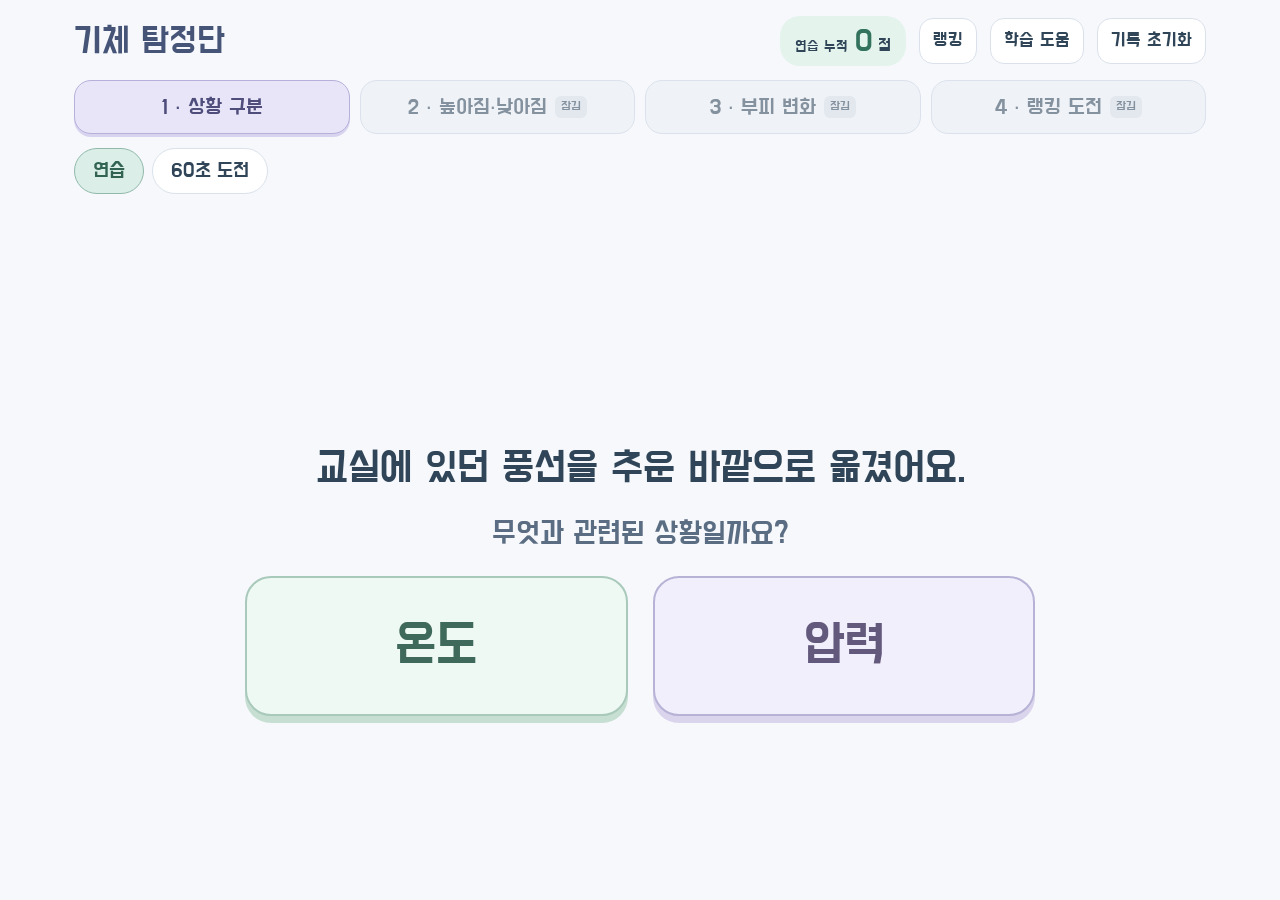
==== commit a74d5a64: "Save and resume marathon progress locally without an elapsed timer" ====
--- a/index.html
+++ b/index.html
@@ -1,2 +1,2 @@
 <!doctype html>
-<html lang="ko"><head><meta charset="UTF-8"><meta name="viewport" content="width=device-width,initial-scale=1,viewport-fit=cover"><meta name="theme-color" content="#f6f8fb"><meta name="description" content="초등 4학년 온도·압력과 기체의 부피. 단어 카드로 연습하고 60초 도전에 성공해 다음 단계를 열어요."><title>기체 탐정단</title><link rel="icon" href="data:,"><link rel="stylesheet" href="./cards.css"><link rel="stylesheet" href="./cute.css?v=quiz-r4"><link rel="stylesheet" href="./responsive.css?v=quiz-r4"></head><body><main id="app"></main><div id="status" role="status" aria-live="polite" class="sr-only"></div><script type="module" src="./trainer.js?v=quiz-r4"></script></body></html>
+<html lang="ko"><head><meta charset="UTF-8"><meta name="viewport" content="width=device-width,initial-scale=1,viewport-fit=cover"><meta name="theme-color" content="#f6f8fb"><meta name="description" content="초등 4학년 온도·압력과 기체의 부피. 단어 카드로 연습하고 60초 도전에 성공해 다음 단계를 열어요."><title>기체 탐정단</title><link rel="icon" href="data:,"><link rel="stylesheet" href="./cards.css"><link rel="stylesheet" href="./cute.css?v=quiz-r5"><link rel="stylesheet" href="./responsive.css?v=quiz-r5"></head><body><main id="app"></main><div id="status" role="status" aria-live="polite" class="sr-only"></div><script type="module" src="./trainer.js?v=quiz-r5"></script></body></html>
--- a/cute.css
+++ b/cute.css
@@ -1,5 +1,5 @@
-@font-face{font-family:QuizBody;src:url('./fonts/dohyeon.woff2?v=quiz-r4') format('woff2');font-weight:100 900;font-display:swap}
-@font-face{font-family:QuizTitle;src:url('./fonts/dohyeon.woff2?v=quiz-r4') format('woff2');font-weight:400;font-display:swap}
+@font-face{font-family:QuizBody;src:url('./fonts/dohyeon.woff2?v=quiz-r5') format('woff2');font-weight:100 900;font-display:swap}
+@font-face{font-family:QuizTitle;src:url('./fonts/dohyeon.woff2?v=quiz-r5') format('woff2');font-weight:400;font-display:swap}
 :root{font-family:QuizBody,'Malgun Gothic',sans-serif;background:#f6f8fb;color:#304658;--mint:#e4f4ed;--purple:#eeebfb;--ink:#465477}
 .concept-word{display:inline-block;padding:1px 10px 3px;border-radius:10px;font-size:1.13em;font-weight:500;line-height:1.25;vertical-align:baseline;white-space:nowrap}.concept-temperature{color:#964459;background:#fae5eb;box-shadow:inset 0 -3px 0 #eebdcd}.concept-pressure{color:#514384;background:#eae3fc;box-shadow:inset 0 -3px 0 #c7b9e9}.explanation .concept-word{display:inline-block;font-size:1em;padding:0 5px;margin:0}.timer.paused{background:#e2eee9;color:#4b7667}
 #app{width:min(1180px,100%);gap:15px;padding:20px 30px 15px}
--- a/responsive.css
+++ b/responsive.css
@@ -24,6 +24,7 @@
 .dialog-actions{flex-wrap:wrap}.dialog label{font-size:21px}
 .rank-table{font-size:22px}.rank-tabs{flex-wrap:wrap}.menu-actions{display:grid;gap:13px}
 .menu-actions button{min-height:54px;font-size:23px}
+.lobby-actions{display:flex;align-items:center;justify-content:center;gap:12px;flex-wrap:wrap;grid-column:1/-1;grid-row:4}.saved-progress{display:block;font-size:19px;color:#6f8292;margin-top:6px}
 .dialog-review{display:flex;flex-direction:column;overflow:hidden}.dialog-review>h2,.dialog-review>.review-prompt,.dialog-review>.review-answers,.dialog-review>.review-note{flex:none}.review-reading{min-height:0;overflow:auto;overscroll-behavior:contain}
 
 /* Use the width of a short landscape screen instead of shrinking its text. */
@@ -60,7 +61,9 @@
   .chain{font-size:19px;min-height:42px;gap:4px;flex-wrap:nowrap}.blank{min-width:0;padding:6px}
   .timer{min-width:80px;font-size:25px;padding:6px 10px}
   .header:has(#clock) .title{display:none}.header:has(#clock) .score{margin-left:0;margin-right:auto}.header:has(#clock){justify-content:space-between}
+  .header:has(#pause-marathon) .title{display:none}.header:has(#pause-marathon) .score{margin-left:0;margin-right:auto}.header:has(#pause-marathon){justify-content:space-between}#pause-marathon{font-size:20px}
   .lobby{gap:16px}.lobby-title{font-size:46px}.lobby-info{font-size:26px;line-height:1.45}.personal-best{font-size:21px;padding:9px 18px}.personal-best strong{font-size:26px}
+  .lobby-actions{flex-wrap:nowrap;max-width:100%;gap:10px}.lobby-actions .start-button{font-size:clamp(26px,7.5vw,31px);padding-left:20px;padding-right:20px}.lobby-actions>.small-button{white-space:nowrap;flex-shrink:0}
   .nickname{font-size:21px;gap:9px;flex-wrap:wrap}.start-button{font-size:31px;padding:13px 27px;min-height:62px}
   .backdrop{padding:12px}.dialog{padding:23px 20px;max-height:calc(100dvh - 24px);border-radius:23px}
   .dialog h2{font-size:30px}.dialog p{font-size:22px;line-height:1.5}.explanation{padding:13px;margin:13px 0}.explanation strong{font-size:25px;line-height:1.4}
@@ -108,6 +111,7 @@
 @media(max-width:700px) and (min-height:481px){.lobby>.context{display:none}.lobby{gap:11px}.nickname-label{display:none}.nickname{flex-wrap:nowrap;max-width:100%;font-size:21px}.nickname strong{font-size:21px}.nickname .small-button{flex-shrink:0}.lobby-info{max-width:100%}}
 @media(max-width:700px) and (max-height:640px) and (min-height:481px){.lobby{gap:8px}.lobby-info{font-size:24px}}
 @media(min-width:480px) and (max-height:480px){.lobby>.context{display:none}.question-area.lobby{grid-template-columns:minmax(0,1.4fr) minmax(0,1fr);grid-template-rows:auto auto auto;gap:8px 18px}.lobby-title,.personal-best{grid-row:1}.lobby-info,.nickname{grid-row:2}.start-button{grid-row:3}.nickname-label{display:none}.nickname{gap:6px}.nickname strong{font-size:20px}#show-result{grid-row:4}}
+@media(min-width:480px) and (max-height:480px){.lobby-actions{grid-row:3}}
 #app{padding-left:max(var(--screen-side,24px),env(safe-area-inset-left));padding-right:max(var(--screen-side,24px),env(safe-area-inset-right));padding-top:max(var(--screen-top,16px),env(safe-area-inset-top));padding-bottom:max(var(--screen-bottom,16px),env(safe-area-inset-bottom))}
 @media(min-width:701px) and (max-height:720px){#app{--screen-side:22px;--screen-top:12px;--screen-bottom:12px}}
 @media(max-width:700px){#app{--screen-side:12px;--screen-top:10px;--screen-bottom:10px}}
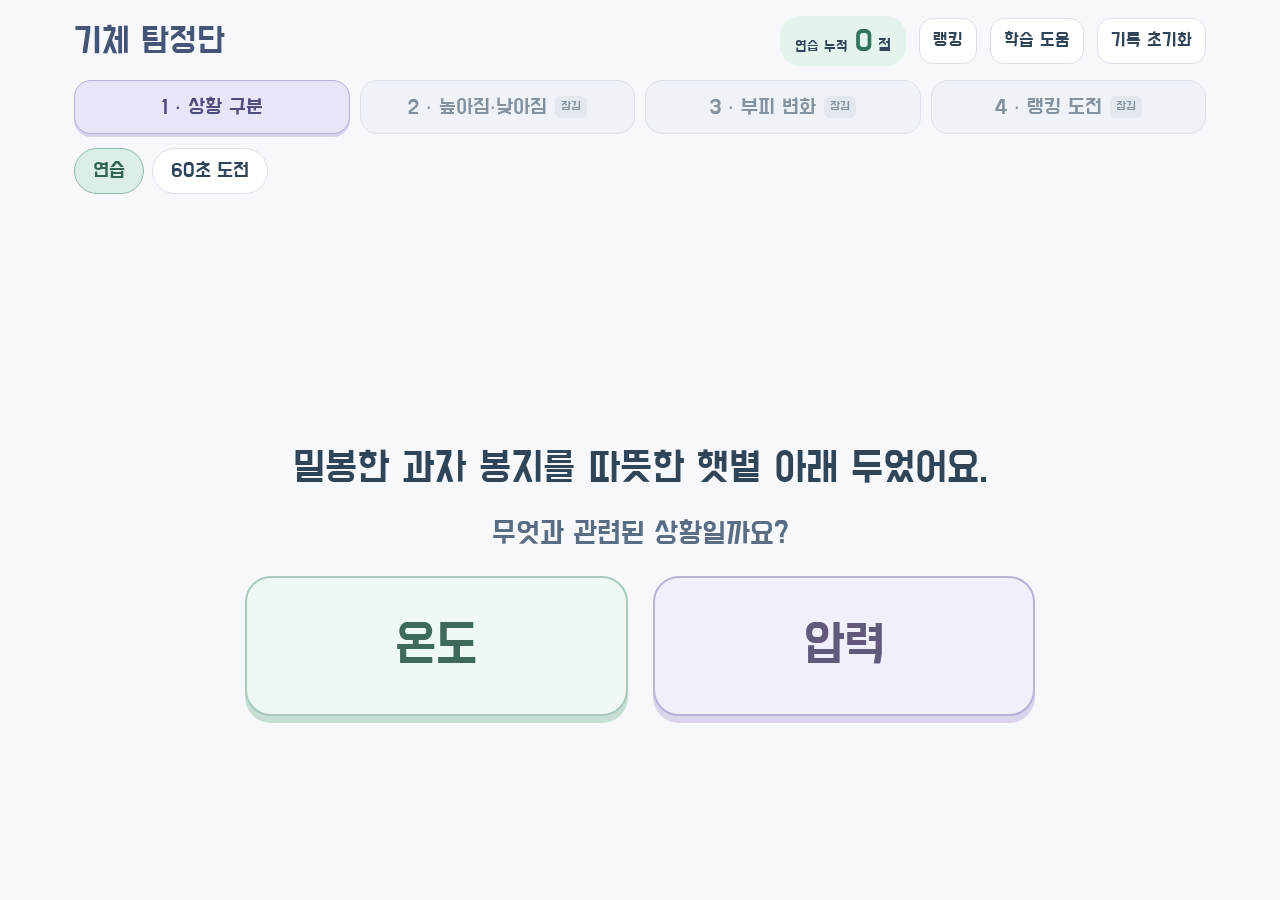
==== commit fdca0cc4: "Keep assigned nicknames through record resets and expand name vocabulary" ====
--- a/index.html
+++ b/index.html
@@ -1,2 +1,2 @@
 <!doctype html>
-<html lang="ko"><head><meta charset="UTF-8"><meta name="viewport" content="width=device-width,initial-scale=1,viewport-fit=cover"><meta name="theme-color" content="#f6f8fb"><meta name="description" content="초등 4학년 온도·압력과 기체의 부피. 단어 카드로 연습하고 60초 도전에 성공해 다음 단계를 열어요."><title>기체 탐정단</title><link rel="icon" href="data:,"><link rel="stylesheet" href="./cards.css"><link rel="stylesheet" href="./cute.css?v=quiz-r5"><link rel="stylesheet" href="./responsive.css?v=quiz-r5"></head><body><main id="app"></main><div id="status" role="status" aria-live="polite" class="sr-only"></div><script type="module" src="./trainer.js?v=quiz-r5"></script></body></html>
+<html lang="ko"><head><meta charset="UTF-8"><meta name="viewport" content="width=device-width,initial-scale=1,viewport-fit=cover"><meta name="theme-color" content="#f6f8fb"><meta name="description" content="초등 4학년 온도·압력과 기체의 부피. 단어 카드로 연습하고 60초 도전에 성공해 다음 단계를 열어요."><title>기체 탐정단</title><link rel="icon" href="data:,"><link rel="stylesheet" href="./cards.css"><link rel="stylesheet" href="./cute.css?v=quiz-r6"><link rel="stylesheet" href="./responsive.css?v=quiz-r6"></head><body><main id="app"></main><div id="status" role="status" aria-live="polite" class="sr-only"></div><script type="module" src="./trainer.js?v=quiz-r6"></script></body></html>
--- a/cute.css
+++ b/cute.css
@@ -1,5 +1,5 @@
-@font-face{font-family:QuizBody;src:url('./fonts/dohyeon.woff2?v=quiz-r5') format('woff2');font-weight:100 900;font-display:swap}
-@font-face{font-family:QuizTitle;src:url('./fonts/dohyeon.woff2?v=quiz-r5') format('woff2');font-weight:400;font-display:swap}
+@font-face{font-family:QuizBody;src:url('./fonts/dohyeon.woff2?v=quiz-r6') format('woff2');font-weight:100 900;font-display:swap}
+@font-face{font-family:QuizTitle;src:url('./fonts/dohyeon.woff2?v=quiz-r6') format('woff2');font-weight:400;font-display:swap}
 :root{font-family:QuizBody,'Malgun Gothic',sans-serif;background:#f6f8fb;color:#304658;--mint:#e4f4ed;--purple:#eeebfb;--ink:#465477}
 .concept-word{display:inline-block;padding:1px 10px 3px;border-radius:10px;font-size:1.13em;font-weight:500;line-height:1.25;vertical-align:baseline;white-space:nowrap}.concept-temperature{color:#964459;background:#fae5eb;box-shadow:inset 0 -3px 0 #eebdcd}.concept-pressure{color:#514384;background:#eae3fc;box-shadow:inset 0 -3px 0 #c7b9e9}.explanation .concept-word{display:inline-block;font-size:1em;padding:0 5px;margin:0}.timer.paused{background:#e2eee9;color:#4b7667}
 #app{width:min(1180px,100%);gap:15px;padding:20px 30px 15px}
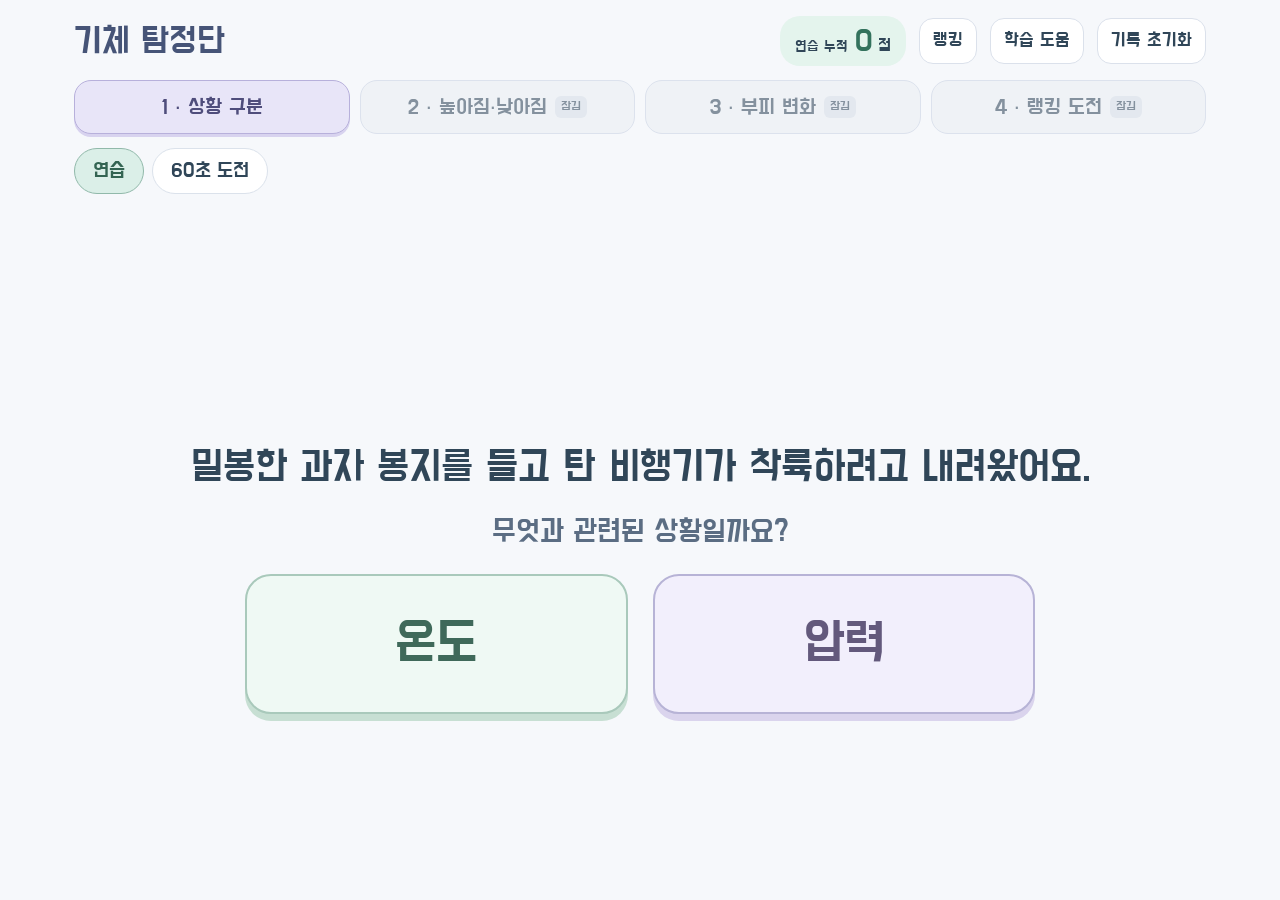
==== commit 151da55f: "Add altitude and everyday gas examples with stable answer feedback" ====
--- a/index.html
+++ b/index.html
@@ -1,2 +1,2 @@
 <!doctype html>
-<html lang="ko"><head><meta charset="UTF-8"><meta name="viewport" content="width=device-width,initial-scale=1,viewport-fit=cover"><meta name="theme-color" content="#f6f8fb"><meta name="description" content="초등 4학년 온도·압력과 기체의 부피. 단어 카드로 연습하고 60초 도전에 성공해 다음 단계를 열어요."><title>기체 탐정단</title><link rel="icon" href="data:,"><link rel="stylesheet" href="./cards.css"><link rel="stylesheet" href="./cute.css?v=quiz-r6"><link rel="stylesheet" href="./responsive.css?v=quiz-r6"></head><body><main id="app"></main><div id="status" role="status" aria-live="polite" class="sr-only"></div><script type="module" src="./trainer.js?v=quiz-r6"></script></body></html>
+<html lang="ko"><head><meta charset="UTF-8"><meta name="viewport" content="width=device-width,initial-scale=1,viewport-fit=cover"><meta name="theme-color" content="#f6f8fb"><meta name="description" content="초등 4학년 온도·압력과 기체의 부피. 단어 카드로 연습하고 60초 도전에 성공해 다음 단계를 열어요."><title>기체 탐정단</title><link rel="icon" href="data:,"><link rel="stylesheet" href="./cards.css"><link rel="stylesheet" href="./cute.css?v=quiz-r7"><link rel="stylesheet" href="./responsive.css?v=quiz-r7"></head><body><main id="app"></main><div id="status" role="status" aria-live="polite" class="sr-only"></div><script type="module" src="./trainer.js?v=quiz-r7"></script></body></html>
--- a/cute.css
+++ b/cute.css
@@ -1,5 +1,5 @@
-@font-face{font-family:QuizBody;src:url('./fonts/dohyeon.woff2?v=quiz-r6') format('woff2');font-weight:100 900;font-display:swap}
-@font-face{font-family:QuizTitle;src:url('./fonts/dohyeon.woff2?v=quiz-r6') format('woff2');font-weight:400;font-display:swap}
+@font-face{font-family:QuizBody;src:url('./fonts/dohyeon.woff2?v=quiz-r7') format('woff2');font-weight:100 900;font-display:swap}
+@font-face{font-family:QuizTitle;src:url('./fonts/dohyeon.woff2?v=quiz-r7') format('woff2');font-weight:400;font-display:swap}
 :root{font-family:QuizBody,'Malgun Gothic',sans-serif;background:#f6f8fb;color:#304658;--mint:#e4f4ed;--purple:#eeebfb;--ink:#465477}
 .concept-word{display:inline-block;padding:1px 10px 3px;border-radius:10px;font-size:1.13em;font-weight:500;line-height:1.25;vertical-align:baseline;white-space:nowrap}.concept-temperature{color:#964459;background:#fae5eb;box-shadow:inset 0 -3px 0 #eebdcd}.concept-pressure{color:#514384;background:#eae3fc;box-shadow:inset 0 -3px 0 #c7b9e9}.explanation .concept-word{display:inline-block;font-size:1em;padding:0 5px;margin:0}.timer.paused{background:#e2eee9;color:#4b7667}
 #app{width:min(1180px,100%);gap:15px;padding:20px 30px 15px}
--- a/responsive.css
+++ b/responsive.css
@@ -119,3 +119,13 @@
 @media(min-width:480px) and (max-height:480px){#app{--screen-side:14px;--screen-top:8px;--screen-bottom:8px}}
 @media(min-width:480px) and (max-width:700px) and (max-height:480px){#app{--screen-top:6px;--screen-bottom:6px}}
 @media(max-height:359px){body{overflow:auto}#app{height:auto;min-height:100dvh}.question-area{min-height:260px}}
+
+/* A stable feedback slot: identical message and coordinates across question changes. */
+.question-area:not(.lobby){position:relative;padding-top:60px}
+.question-area:not(.lobby)>.feedback{position:absolute;top:3px;left:50%;transform:translateX(-50%);width:max-content;max-width:calc(100% - 8px);margin:0;grid-column:auto;grid-row:auto;z-index:1}
+@media(min-width:701px) and (max-height:720px),(min-width:480px) and (max-height:480px){
+  .question-area:not(.lobby){grid-template-rows:auto auto auto}.question-area:not(.lobby)>.scenario{grid-row:1}.question-area:not(.lobby)>.chain{grid-row:2}.question-area:not(.lobby)>.prompt{grid-row:3}.question-area:not(.lobby)>.answers{grid-row:1/4}
+}
+@media(max-width:700px){.question-area:not(.lobby){padding-top:56px}}
+@media(max-width:700px) and (max-height:640px){.question-area:not(.lobby){padding-top:48px}}
+@media(min-width:480px) and (max-height:480px){.question-area:not(.lobby){padding-top:44px}}
